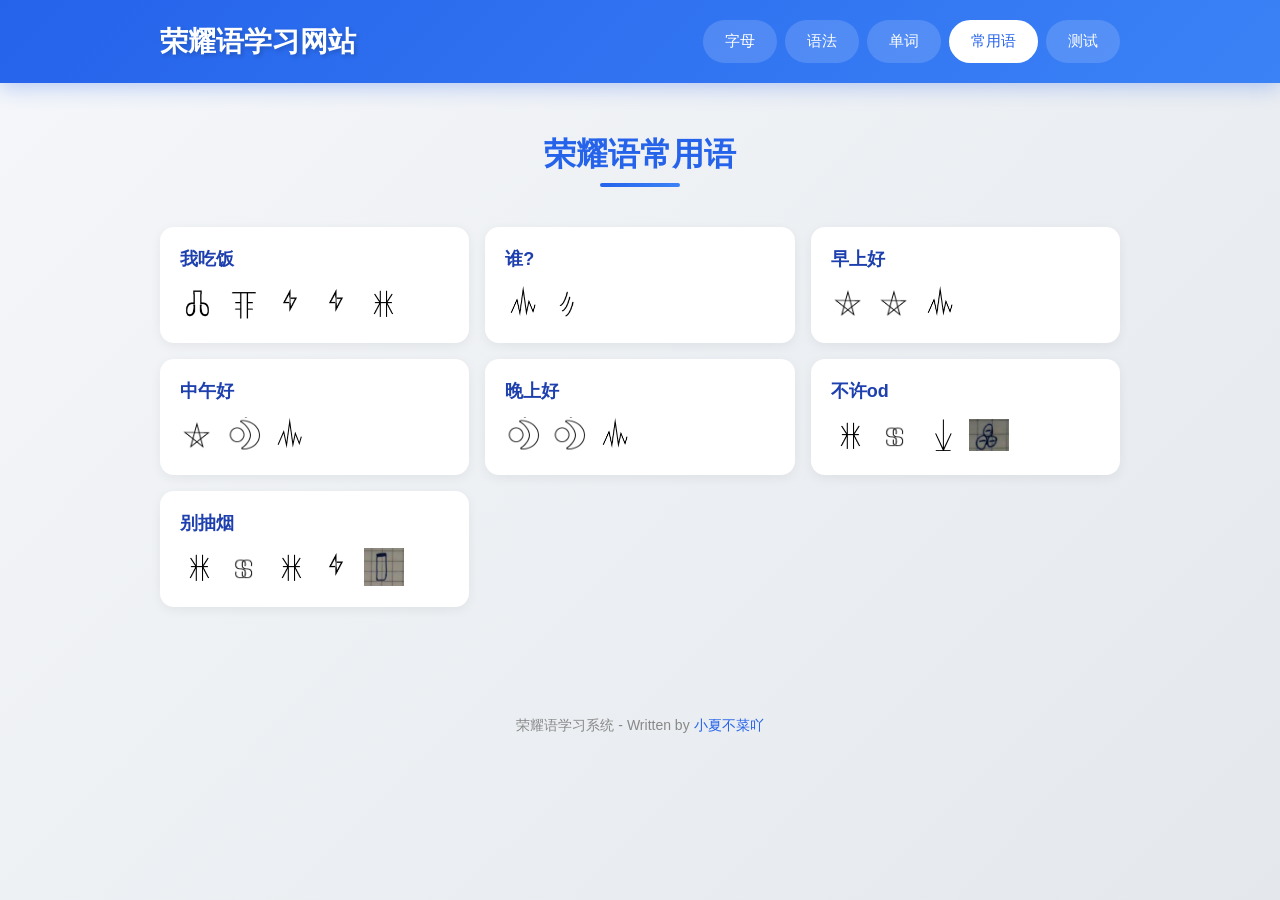
==== phrases.html @ 3855f8db "first commit" ====
<!DOCTYPE html>
<html lang="zh-CN">

<head>
  <meta charset="UTF-8">
  <meta name="viewport" content="width=device-width, initial-scale=1.0">
  <title>常用语 - 荣耀语学习</title>
  <link rel="stylesheet" href="css/style.css">
  <style>
    .phrase-list {
      display: grid;
      grid-template-columns: repeat(auto-fill, minmax(300px, 1fr));
      gap: 16px;
      padding: 20px 0 40px;
    }

    .phrase-card {
      background: #fff;
      border-radius: 14px;
      padding: 20px;
      box-shadow: 0 3px 12px rgba(0, 0, 0, 0.06);
      transition: all 0.3s ease;
    }

    .phrase-card:hover {
      transform: translateY(-3px);
      box-shadow: 0 6px 20px rgba(37, 99, 235, 0.15);
    }

    .phrase-chinese {
      font-size: 18px;
      color: #1e40af;
      font-weight: 600;
      margin-bottom: 12px;
    }

    .phrase-letters {
      display: flex;
      gap: 6px;
      flex-wrap: wrap;
    }

    .phrase-letters img {
      width: 40px;
      height: 40px;
      object-fit: contain;
    }

    @media (max-width: 480px) {
      .phrase-list {
        grid-template-columns: 1fr;
        gap: 12px;
      }

      .phrase-card {
        padding: 15px;
      }

      .phrase-chinese {
        font-size: 16px;
        margin-bottom: 10px;
      }

      .phrase-letters img {
        width: 32px;
        height: 32px;
      }
    }
  </style>
</head>

<body>
  <header>
    <div class="container">
      <div class="nav-wrapper">
        <div class="logo">荣耀语学习网站</div>
        <nav class="nav-tabs">
          <a href="index.html" class="nav-tab">字母</a>
          <a href="syntax.html" class="nav-tab">语法</a>
          <a href="words.html" class="nav-tab">单词</a>
          <a href="phrases.html" class="nav-tab active">常用语</a>
          <a href="quiz.html" class="nav-tab">测试</a>
        </nav>
      </div>
    </div>
  </header>

  <main class="container">
    <h1 class="page-title">荣耀语常用语</h1>

    <div class="phrase-list" id="phraseList"></div>
  </main>

  <footer>
    <div class="container">
      <p>荣耀语学习系统 - Written by <a href="https://taoi.me" target="_blank" style="color: #2563eb; text-decoration: none;">小夏不菜吖</a></p>
    </div>
  </footer>

  <script>
    const phrases = [
      { chinese: "我吃饭", letters: ["2", "1", "3", "3", "5"] },
      { chinese: "谁?", letters: ["20", "14"] },
      { chinese: "早上好", letters: ["15", "15", "20"] },
      { chinese: "中午好", letters: ["15", "19", "20"] },
      { chinese: "晚上好", letters: ["19", "19", "20"] },
      { chinese: "不许od", letters: ["5", "13", "18", "21"] },
      { chinese: "别抽烟", letters: ["5", "13", "5", "3", "22"] },
    ];

    document.getElementById('phraseList').innerHTML = phrases.map(p => `
      <div class="phrase-card">
        <div class="phrase-chinese">${p.chinese}</div>
        <div class="phrase-letters">
          ${p.letters.map(n => `<img src="img/${n}.png" alt="字母">`).join('')}
        </div>
      </div>
    `).join('');

    function showMessage(el) {
      el.style.opacity = '0.6';
      setTimeout(() => {
        alert('该模块正在开发中，敬请期待！');
        el.style.opacity = '1';
      }, 100);
    }
  </script>
</body>

</html>
---- css/style.css ----
* {
  margin: 0;
  padding: 0;
  box-sizing: border-box;
}

body {
  font-family: "Microsoft YaHei", "PingFang SC", sans-serif;
  background: linear-gradient(135deg, #f5f7fa 0%, #e4e8ec 100%);
  min-height: 100vh;
  color: #333;
}

.container {
  max-width: 1000px;
  margin: 0 auto;
  padding: 20px;
}

/* 头部导航 */
header {
  background: linear-gradient(135deg, #2563eb 0%, #3b82f6 100%);
  padding: 20px 0;
  box-shadow: 0 4px 20px rgba(37, 99, 235, 0.3);
  position: sticky;
  top: 0;
  z-index: 100;
}

header .container {
  padding: 0 20px;
}

.nav-wrapper {
  display: flex;
  justify-content: space-between;
  align-items: center;
  flex-wrap: wrap;
  gap: 15px;
}

.logo {
  font-size: 28px;
  font-weight: bold;
  color: #fff;
  text-shadow: 2px 2px 4px rgba(0,0,0,0.2);
}

.nav-tabs {
  display: flex;
  gap: 8px;
  flex-wrap: wrap;
}

.nav-tab {
  padding: 10px 20px;
  background: rgba(255,255,255,0.15);
  color: #fff;
  text-decoration: none;
  border-radius: 25px;
  font-size: 15px;
  transition: all 0.3s ease;
  border: 2px solid transparent;
}

.nav-tab:hover,
.nav-tab.active {
  background: #fff;
  color: #2563eb;
  border-color: #fff;
}

/* 页面标题 */
.page-title {
  text-align: center;
  font-size: 32px;
  color: #2563eb;
  margin: 30px 0;
  position: relative;
}

.page-title::after {
  content: '';
  position: absolute;
  bottom: -10px;
  left: 50%;
  transform: translateX(-50%);
  width: 80px;
  height: 4px;
  background: linear-gradient(90deg, #2563eb, #3b82f6);
  border-radius: 2px;
}

/* 字母网格 */
.letter-grid {
  display: grid;
  grid-template-columns: repeat(auto-fill, minmax(120px, 1fr));
  gap: 20px;
  padding: 20px 0;
}

.letter-card {
  background: #fff;
  border-radius: 16px;
  padding: 15px;
  text-align: center;
  box-shadow: 0 4px 15px rgba(0,0,0,0.08);
  transition: all 0.3s ease;
  cursor: pointer;
  border: 2px solid transparent;
}

.letter-card:hover {
  transform: translateY(-5px);
  box-shadow: 0 8px 25px rgba(37, 99, 235, 0.2);
  border-color: #3b82f6;
}

.letter-card img {
  width: 80px;
  height: 80px;
  object-fit: contain;
  margin-bottom: 10px;
}

.letter-card .letter-num {
  font-size: 14px;
  color: #666;
  background: #f0f4ff;
  padding: 4px 12px;
  border-radius: 12px;
  display: inline-block;
}

/* 字母详情弹窗 */
.modal {
  display: none;
  position: fixed;
  top: 0;
  left: 0;
  width: 100%;
  height: 100%;
  background: rgba(0,0,0,0.6);
  z-index: 1000;
  justify-content: center;
  align-items: center;
  backdrop-filter: blur(5px);
}

.modal.show {
  display: flex;
}

.modal-content {
  background: #fff;
  border-radius: 24px;
  padding: 40px;
  max-width: 400px;
  width: 90%;
  text-align: center;
  position: relative;
  animation: modalIn 0.3s ease;
}

@keyframes modalIn {
  from {
    opacity: 0;
    transform: scale(0.9);
  }
  to {
    opacity: 1;
    transform: scale(1);
  }
}

.modal-close {
  position: absolute;
  top: 15px;
  right: 20px;
  font-size: 28px;
  color: #999;
  cursor: pointer;
  transition: color 0.3s;
}

.modal-close:hover {
  color: #2563eb;
}

.modal-content img {
  width: 150px;
  height: 150px;
  object-fit: contain;
  margin-bottom: 20px;
}

.modal-content h3 {
  font-size: 24px;
  color: #2563eb;
  margin-bottom: 10px;
}

.modal-content p {
  color: #666;
  font-size: 16px;
}

/* 页脚 */
footer {
  text-align: center;
  padding: 30px 0;
  color: #888;
  font-size: 14px;
}

/* 响应式 */
@media (max-width: 600px) {
  .container {
    padding: 15px;
  }

  .page-title {
    font-size: 24px;
  }

  .letter-grid {
    grid-template-columns: repeat(auto-fill, minmax(100px, 1fr));
    gap: 12px;
  }

  .letter-card img {
    width: 60px;
    height: 60px;
  }

  .nav-tab {
    padding: 8px 14px;
    font-size: 13px;
  }

  .logo {
    font-size: 22px;
  }
}

/* 手机端适配 */
@media (max-width: 480px) {
  header {
    padding: 12px 0;
  }

  .nav-wrapper {
    flex-direction: column;
    gap: 10px;
  }

  .logo {
    font-size: 20px;
  }

  .nav-tabs {
    gap: 4px;
  }

  .nav-tab {
    padding: 6px 10px;
    font-size: 12px;
    border-radius: 15px;
  }

  .page-title {
    font-size: 22px;
  }

  .letter-grid {
    grid-template-columns: repeat(auto-fill, minmax(80px, 1fr));
    gap: 10px;
  }

  .letter-card {
    padding: 10px;
  }

  .letter-card img {
    width: 50px;
    height: 50px;
  }

  .letter-card .letter-num {
    font-size: 11px;
    padding: 2px 8px;
  }

  .word-list {
    grid-template-columns: 1fr;
  }

  .word-card {
    padding: 14px;
  }

  .word-letters img {
    width: 28px;
    height: 28px;
  }

  .word-chinese {
    font-size: 16px;
  }

  .phrase-list {
    grid-template-columns: 1fr;
  }

  .phrase-card {
    padding: 15px;
  }

  .phrase-letters img {
    width: 32px;
    height: 32px;
  }

  .modal-content {
    padding: 25px 20px;
    margin: 15px;
  }

  .modal-content img {
    width: 100px;
    height: 100px;
  }

  .syntax-image img {
    max-width: 100%;
  }
}
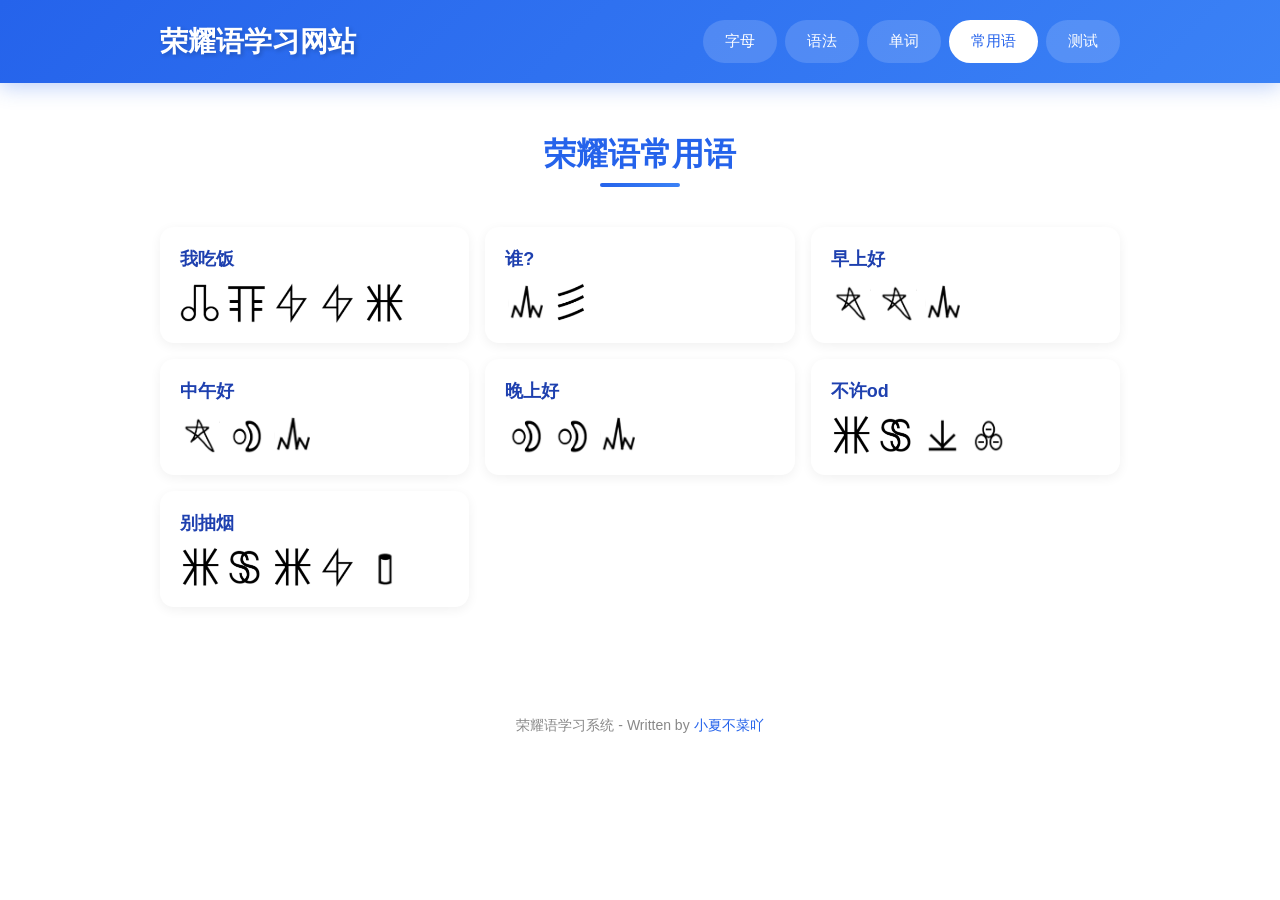
==== commit edc84de9: "debug" ====
--- a/phrases.html
+++ b/phrases.html
@@ -73,9 +73,9 @@
   <header>
     <div class="container">
       <div class="nav-wrapper">
-        <div class="logo">荣耀语学习网站</div>
+        <a href="index.html" class="logo">荣耀语学习网站</a>
         <nav class="nav-tabs">
-          <a href="index.html" class="nav-tab">字母</a>
+          <a href="letters.html" class="nav-tab">字母</a>
           <a href="syntax.html" class="nav-tab">语法</a>
           <a href="words.html" class="nav-tab">单词</a>
           <a href="phrases.html" class="nav-tab active">常用语</a>
--- a/css/style.css
+++ b/css/style.css
@@ -6,7 +6,7 @@
 
 body {
   font-family: "Microsoft YaHei", "PingFang SC", sans-serif;
-  background: linear-gradient(135deg, #f5f7fa 0%, #e4e8ec 100%);
+  background: #fff;
   min-height: 100vh;
   color: #333;
 }
@@ -44,6 +44,7 @@
   font-weight: bold;
   color: #fff;
   text-shadow: 2px 2px 4px rgba(0,0,0,0.2);
+  text-decoration: none;
 }
 
 .nav-tabs {
@@ -126,7 +127,7 @@
 .letter-card .letter-num {
   font-size: 14px;
   color: #666;
-  background: #f0f4ff;
+  background: #fff;
   padding: 4px 12px;
   border-radius: 12px;
   display: inline-block;
